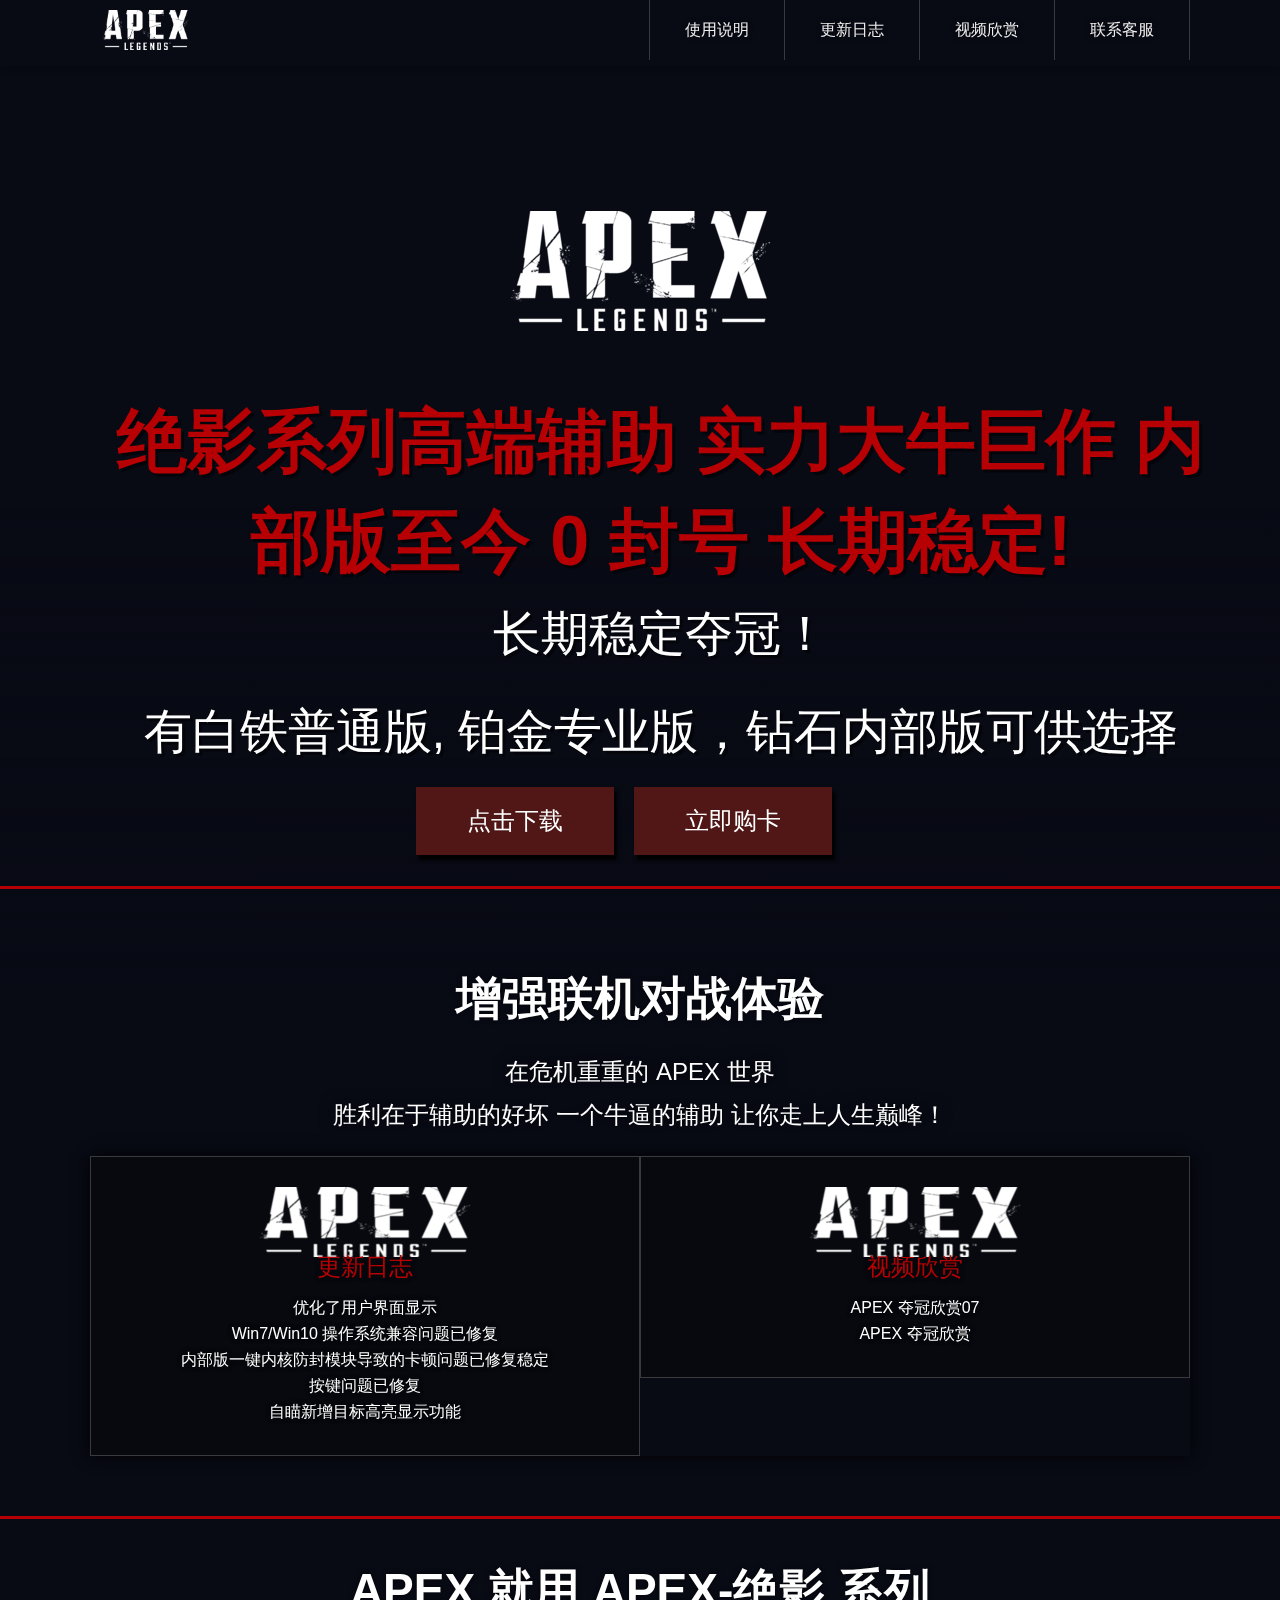
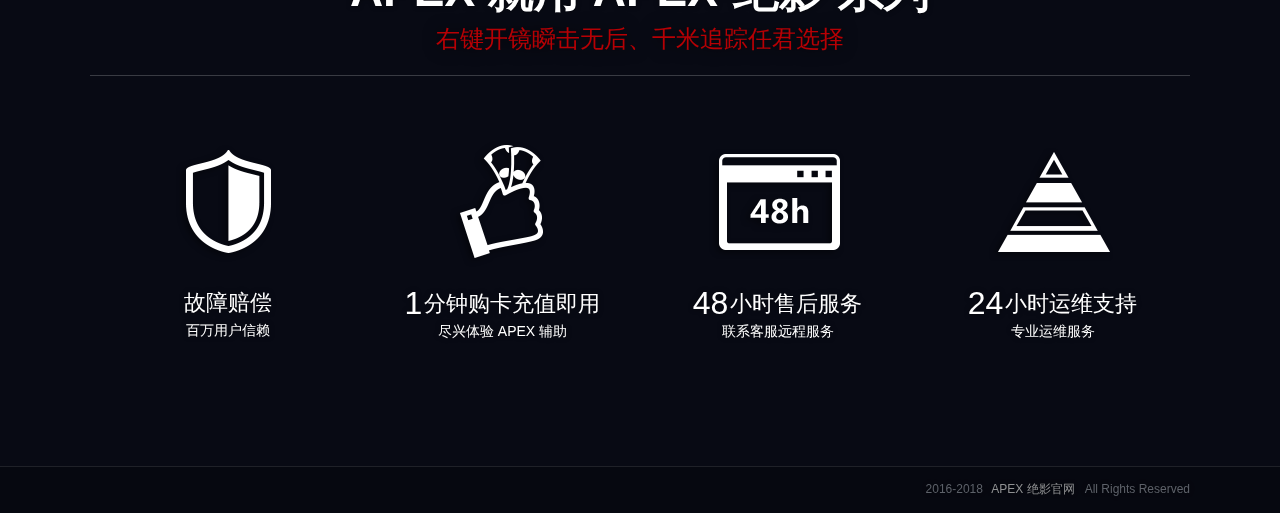
==== index.html @ 68b3df57 "..." ====
<!DOCTYPE html
    PUBLIC "-//W3C//DTD XHTML 1.0 Transitional//EN" "http://www.w3.org/TR/xhtml1/DTD/xhtml1-transitional.dtd">
<html xmlns="http://www.w3.org/1999/xhtml">

<head>
    <meta http-equiv="Content-Type" content="text/html; charset=gb2312">
    <meta name="renderer" content="webkit">
    <meta http-equiv="X-UA-Compatible" content="IE=edge" />
    <title>?��Ӱ������|�߶˸���ΨһƷ��</title>
    <meta name="keywords" content="APEXӢ�۸���,APEXӢ��͸��,APEXӢ������,APEXӢ����� ">
    <meta name="description"
        content="��Ӱ�����ң�רע��APEX������ֻ���ͻ�ֵ�������ĸ���, ȫ��Ψһһ�ҷ�Ÿ����ж������ĸ���������һ���ں˷���ģ�飬���ص��ķ��Σ�գ�һ����ɫ�Լ����ģ�飬�������ĵ�������Ϸ�ڼ䲻�ܹ�����������Ϊ����ķ���">
    <link href="./layout.css" rel="stylesheet" type="text/css">
</head>

<body>
    <div class="video-container">
        <div class="video-bg"></div>
        <div class="video">
            <video width="100%" height="auto" preload="auto" loop="" autoplay="" src="http://www.banhuguo.cn/mine/done.mp4">
            </video>
        </div>
    </div>
    <div id="header">
        <div class="top_in layout">
            <div class="y-row">
                <div class="y-span5">
                    <h1>
                        <a class="logo" href="javascript:;">
                            <img src="./mine/apex-logo.png" alt="������������ɡ"></a>
                    </h1>
                </div>
                <div id="nav" class="nav y-span7 y-last">
                    <ul>
                        <li><a href="./plus/list.php?tid=4">ʹ��˵��</a></li>
                        <li><a href="./list.php?tid=8">������־</a></li>
                        <li><a href="./plus/list.php?tid=11">��Ƶ����</a></li>
                        <li><a href="./plus/list.php?tid=7">��ϵ�ͷ�</a></li>
                    </ul>
                    <div class="curBg" style="overflow: hidden; left: 584px; width: 103px;"></div>
                </div>
            </div>
        </div>
    </div>
    <div class="main-wrap">
        <div class="main-hd layout">
            <div class="slog">
                <h2>��Ӱϵ�и߶˸���  ʵ����ţ���� �ڲ������� 0 ��� �����ȶ�!</h2>
                <p class="slim">�����ȶ���ڣ�</p>
                <p class="slim">�а�����ͨ��, ����רҵ�棬��ʯ�ڲ���ɹ�ѡ��</p>
                <p class="fixed">
                    <a class="btn btn-hollow" target="_blank" href="http://www.pubg888.com/" onclick="dl_lock(this)"
                        title="��������" rel="nofollow">
                        <span style="font-size:24px;">�������</span></a>
                    <a class="btn btn-hollow" id="gamePageTj" target="_blank"
                        href="http://957ka.com/links/C39CB31C7B8E6B18" title="���߿���" rel="nofollow">
                        <span style="font-size:24px;">��������</span>
                    </a>
                </p>
            </div>
            <div class="hanna">
                <img src="./mine/apex-logo.png"></div>
        </div>
        <div class="main-con">
            <div class="divider"></div>
            <div class="mod-member">
                <div class="members">
                    <div class="viewport tc">
                        <h2>��ǿ������ս����</h2>
                        <h3>��Σ�����ص� APEX ����
                            <br>ʤ�����ڸ����ĺû� һ��ţ�Ƶĸ��� �������������۷壡</h3>
                    </div>
                    <div class="fixed layout">
                        <div class="member">
                            <div class="info">
                                <div class="description tc">
                                    <div class="member-img">
                                        <img src="./mine/apex-member.png" alt=""></div>
                                    <div class="member-edition">������־</div>
                                    <div class="member-description tl" style="text-align:center;">
                                        <p></p>
                                        <ul>
                                            <li><a>�Ż����û�������ʾ</a></li>
                                            <li><a>Win7/Win10 ����ϵͳ�����������޸�</a></li>
                                            <li><a>�ڲ���һ���ں˷���ģ�鵼�µĿ����������޸��ȶ�</a></li>
                                            <li><a>�����������޸�</a></li>
                                            <li><a>��������Ŀ�������ʾ����</a></li>
                                        </ul>
                                        <p></p>
                                    </div>
                                </div>
                                <!--  <div class="cta tc">
                                        <a href="" onclick="dl_lock(this)" title="">
                                            <span>�鿴�������</span></a>
                                    </div>   -->

                            </div>
                        </div>
                        <div class="member">
                            <div class="info">
                                <div class="description tc">
                                    <div class="member-img">
                                        <img src="./mine/apex-member.png" alt=""></div>
                                    <div width="1" height="20"></div>
                                    <div class="member-edition tc">��Ƶ����</div>
                                    <div class="member-description tl" style="text-align:center;">
                                        <p></p>
                                        <ul>
                                            <li><a href="http://www.juedimanyue.com/chanpin/40.html">APEX �������07</a>
                                            </li>
                                            <li><a href="http://www.juedimanyue.com/chanpin/41.html">APEX �������</a></li>

                                        </ul>
                                        <p></p>
                                    </div>
                                </div>
                            </div>
                        </div>
                    </div>
                </div>
            </div>
        </div>
        <div class="divider"></div>
    </div>
    <div class="footer" id="footer">
        <div class="home-gold layout fixed">
            <div class="viewport tc">
                <h2>APEX ���� APEX-��Ӱ ϵ��</h2>
                <h3>�Ҽ�����˲���޺�ǧ��׷���ξ�ѡ��</h3>
            </div>
            <div class="gold-wrapper fixed">
                <ul>
                    <li class="security col-1-4">
                        <a href="javascript:;" target="_blank">
                            <span class="icon"></span>
                            <span class="title">�����⳥</span>
                            <span class="info">�����û�����</span></a>
                    </li>
                    <li class="timer col-1-4">
                        <a href="http://www.juedimanyue.com/index.html#" onclick="dl_lock(this)" title="������������ɡ�Ŷ�">
                            <span class="icon"></span>
                            <span class="title">
                                <em>1</em>���ӹ�����ֵ����</span>
                            <span class="info">�������� APEX ����</span></a>
                    </li>
                    <li class="senday col-1-4">
                        <a href="javascript:;" target="_blank">
                            <span class="icon"></span>
                            <span class="title">
                                <em>48</em>Сʱ�ۺ����</span>
                            <span class="info">��ϵ�ͷ�Զ�̷���</span></a>
                    </li>
                    <li class="settings col-1-4">
                        <a href="javascript:;" target="_blank">
                            <span class="icon"></span>
                            <span class="title">
                                <em>24</em>Сʱ��ά֧��</span>
                            <span class="info">רҵ��ά����</span></a>
                    </li>
                </ul>
            </div>
        </div>
        <div class="home-cert"></div>
        <div class="copyright">
            <div class="y-row layout">
                <div class="sharearea y-span4">
                </div>
                <div class="y-span8 y-last">2016-2018
                    <a href="http://juedimanyue.com/">APEX ��Ӱ����</a>All Rights Reserved
                </div>
            </div>
        </div>
        <script>
            function dl_lock(obj) {
                var href = $(obj).attr("href");
                $(obj).removeAttr('onclick');
                $(obj).attr("href", "javascript:;");
                setTimeout(function () {
                    $(obj).attr("href", href);
                    $(obj).attr("onclick", 'dl_lock(this)');
                }, 3000);
                window.location.href = href;
            }
        </script>
    </div>
</body>
</html>
---- layout.css ----
@charset "gb2312";*{margin:0;padding:0;}
html{-webkit-tap-highlight-color:rgba(0,0,0,0);font-size:62.5%;/* Sets up the Base 10 stuff */}
body{font-family:"\5FAE\8F6F\96C5\9ED1","Microsoft Yahei","Hiragino Sans GB",tahoma,arial,"\5B8B\4F53" !important;font-size:14px;line-height:1.8;text-rendering:auto;color:#fff;background:#080a14;text-shadow:0 0 5px rgba(0,0,0,.5);}
a{color:#fff;text-decoration:none;cursor:pointer;-webkit-transition:color .3s ease-in-out;-moz-transition:color .3s ease-in-out;-o-transition:color .3s ease-in-out;-ms-transition:color .3s ease-in-out;transition:color .3s ease-in-out;}
a:hover{color:#B70004;text-shadow:0 0 0.5em rgba(183, 0, 4, 0.9);}
a:focus{outline:none;}
em{font-style:normal;}
ul{margin:0;padding:0;}
li{list-style-type:none;}
img{border:none;}.f32{font-size:32px;}.tc{text-align:center}.tl{text-align:left}
.layout{max-width:1100px;margin:0 auto;}
.fixed:after{content:".";display:block;clear:both;height:0;visibility:hidden;}.fixed{display:block;min-height:1%;}.clear{diplay:block!important;float:none!important;clear:both;overflow:hidden;width:auto!important;height:0!important;margin:0 auto!important;padding:0!important;font-size:0;line-height:0;}.fl{float:left;}.fr{float:right;}
*{-webkit-box-sizing:border-box;-moz-box-sizing:border-box;box-sizing:border-box; }
.btn{display:inline-block;text-align:center;cursor:pointer;-webkit-transition:none;transition:none;background-color:transparent;background-image:linear-gradient(to bottom, rgba(7, 7, 7, 0.6) 0%, rgba(7, 7, 7, 0.3) 100%);border:1px solid #fffff;text-shadow:0 1px 0 rgba(255,255,255,.1);color:#fffff}
.btn.active,.btn:hover{background:#fff;border-color:#fff;color:#000;box-shadow:0 0 10px rgba(0,0,0,.6);text-decoration:none}
.btn span{display:inline-block;text-transform:uppercase;}
.btn-hollow{background-color:#511616;border:1px solid #511616;color:#fffff;background-image:none;}
.divider{height:3px;overflow:hidden;font-szie:0;background:#B70004;position:relative;z-index:12}


.video-container{position:fixed;overflow:hidden;height:940px;z-index:-1;width:100%;}
.video-container:after{content:'';position:absolute;bottom:0;left:0;right:0;height:500px;z-index:0;background:-webkit-linear-gradient(top,rgba(35,13,13,0) 0%,#080a14 100%);background:linear-gradient(to bottom,rgba(35,13,13,0) 0%,#080a14 100%);}
.video-bg{position:absolute;width:100%;height:100%;background:url(../img/gg_bg.png);z-index:2}
.video-con{position:absolute;width:100%;height:100%;z-index:1}
.stick_show{background:url(../img/bg_show.png) no-repeat;height:530px;position:fixed;right:0;top:0;width:158px;z-index:1100;}
.stick_show a{display:block;height:530px;width:158px;text-indent:-9999px;}
#header{
	background: url(../img/headbg.png) top repeat-x;
	height: 66px;
	width: 100%;
	position: relative;
	z-index: 1000;
	position: fixed;
	top: 0;
	box-shadow: 0 3px 8px rgba(0,0,0,0.2)
}
#header .top_in{height:60px;margin:0 auto;position:relative;}
.logo{width:420px;height:60px;float:left;}	
.logo img{height:40px;margin-top:10px;}
#header #nav ul{display:inline-block;float:right}
#header #nav li{display:block;float:left;height:60px;position:relative;}
#header #nav li a{display:block;float:left;line-height:60px;color:#eee;font-size:16px;padding:0 35px;position:relative;border-left:1px solid #353a3f;}
#header #nav li a:hover{
	color: #B70004;
	text-decoration: none;
}
#header #nav li a.mutl{padding:0 30px 0 20px;}
#header #nav ul{border-right:1px solid #353a3f;overflow:hidden}
#header #nav li.cur:before{content:"";
	background: #B70004;
	height: 3px;
	position: absolute;
	top: 0;
	width: 100%;
	left: 0px;
	background-color: #B70004;
}
#nologin{text-align:right;width:100%;height:46px;padding:10px 0;line-height:26px;overflow:hidden;}

.nologin .top-login a{display:inline-block;float:right;display:inline-block;margin-left:15px;font-family:Arial, Helvetica, sans-serif;font-size:12px;}
.customer span{float:left;color:#ddd;padding-left:28px;background:url(../img/topcustbg.png) no-repeat;margin-right:15px;}
.customer span.cust-qq{background-position:-3px 0}
.customer span.cust-qq:hover{background-position:-3px -26px}
.customer span.cust-tel{background-position:-3px -52px}
.customer span.cust-tel:hover{background-position:-3px -78px}

.main-wrap{width:100%;position:relative;margin-top:66px;min-height:900px;_height:expression(this.height < 900 ? "900px" :"")}
.main-hd{
	overflow: visible;
	margin: 0 auto;
	position: relative;
	min-height: 820px;
_height:expression(this.height < 820 ? "820px" :""); 	text-align: center;
}
.slog{
	animation: 1s ease 0.2s normal both 1 running fadeInDown;
	width: 100%;
	z-index: 50;
	position: absolute;
	top: 325px;
	text-shadow: 3px 3px 0 rgba(0,0,0,.5);
	left: 21px;
}
.slog h2{
	font-size: 70px;
	color: #d5dde5;
	line-height: 100px;
	color: #B70004;
}
.slog .slim{font-size:48px;font-weight:400;padding:2px 0 5px;color:#fff;margin:11px 0 20px;line-height:60px;display:inline-block}
.slog .slim em{font-style:normal;margin-right:-5px;}
.main-hd .fixed{margin-left:300px;}
.main-hd .fixed a{float:left;font-size:24px;text-shadow:0 1px 0 rgba(0,0,0,0.1);margin:0 15px 0 5px;line-height:60px;padding:3px 50px;box-shadow:3px 5px 3px rgba(0,0,0,1);}
.main-hd .fixed a em{font-family:Arial;font-size:40px;margin:0 2px;vertical-align:-6px;font-style:normal}
.hanna{
	position: absolute;
	top: 145px;
	width: 100%;
	right: auto;
	z-index: 31;
}

.main-con{width:100%;}
.mod-member{background:none;padding:50px 0 60px;}
.mod-member .viewport{position:relative;z-index:32;}
.viewport h3{text-align:center;margin-top:10px;font-size:24px;font-weight:400;text-shadow:0 0 15px rgba(0,0,0,0.8);position:relative;z-index:35;padding-bottom:20px;}
.viewport h3 a{
	color: #B70004;
}
.viewport h2{font-size:46px;}
.viewport p a{font-weight:400;padding:0 15px;font-size:16px;}
.viewport p a em{font-size:20px;font-family:Arial;vertical-align:-2px;margin:0 1px;font-style:normal}
.members{margin-top:18px;}
.members .layout{-webkit-box-shadow:rgba(0,0,0,0.8) 0 0 15px;-moz-box-shadow:rgba(0,0,0,0.8) 0 0 15px;box-shadow:rgba(0,0,0,0.8) 0 0 15px;}
.members .member{width:550px;float:left;padding:30px;border:1px solid rgba(255,255,255,0.2);background:rgba(7, 7, 7, 0.5);position:relative;}
.members .soldier{position:absolute;top:0;width:280px;height:585px;z-index:40;}
.members .soldier1{left:-280px;background:url(../img/soldier1.png) top center no-repeat;}
.members .soldier2{right:-200px;background:url(../img/soldier2.png) top center no-repeat;}
.members .member .info{position:relative;z-index:41}
.members .member-title{color:#fff;font-weight:bold;text-transform:uppercase;font-weight:700;font-size:30px;}
.members .member-edition{display:block;color:#B70004;font-size:24px;line-height:36px;margin:-8px 0 10px;}
.members .member-description{line-height:26px;font-size:16px;text-align:justify;text-justify:inter-ideograph;text-align:center;}
.members .member .boxart{background-repeat:no-repeat;background-size:100%;}
.members .member .cta{margin-top:20px;}
.members .member .cta .btn{padding:6px 40px;font-size:16px;}
.dot{background-color:#fff;display:inline-block;font-size:0;height:8px;letter-spacing:normal;line-height:0;overflow:hidden;width:8px;border-radius:5px;}
.members .member .news-list{margin-top:10px;font-size:15px;line-height:32px;}
.members .member .news-list li .dot{margin:0 8px 2px 10px;}
.members .member .news-list li:hover .dot{background-color:#ffc70e}

.home-delay{background:url(../img/delaybg.jpg) top center no-repeat;padding:30px 0 0;overflow:hidden;}
.home-delay h3{text-align:center;line-height:70px;font-size:24px;color:#fc3;font-weight:400;overflow:hidden;text-shadow:0 0 0.5em rgba(0,0,0,0.5);}
.home-delay h3 span{display:inline-block; vertical-align:-6px;}
.home-delay .delay-wrapper ul li.col-1-2{float:left;width:50%;}
.home-delay .delay-wrapper ul li.svp-delay{text-align:right}
.home-delay .delay-wrapper{padding:0 40px;position:relative;z-index:35;}
.home-delay .delay-wrapper .video{width:861px;height:486px;margin:0 auto 60px;border:1px solid rgba(255,255,255,0.1);box-shadow:0 0 25px rgba(0,0,0,0.8);z-index:9;}
.home-delay .delay-wrapper .video:hover{border:1px solid #fff;box-shadow:0 0 25px rgba(255,255,255,0.9)}

.home-gold{padding:30px 0 40px;position:relative;z-index:36;}
.home-gold .viewport h3{
	color: #B70004;
	margin-top: -15px;
	padding-bottom: 15px;
	border-bottom: 1px solid rgba(255,255,255,0.2)
}
.home-gold .gold-wrapper ul li{float:left;border:1px solid transparent;margin-top:30px;}
.home-gold .gold-wrapper ul li:hover,.members .member:hover{border:solid 1px #fff;-webkit-box-shadow:rgba(255,255,255,0.8) 0 0 25px;-moz-box-shadow:rgba(255,255,255,0.8) 0 0 25px;box-shadow:rgba(255,255,255,0.8) 0 0 25px;background:rgba(0,0,0,0.2)}
.home-gold .gold-wrapper ul li.col-1-4{float:left;width:25%;}
.home-gold .gold-wrapper ul li a{display:block;padding:20px 0;border:solid 1px transparent;}
.home-gold .gold-wrapper ul li a span{display:block;text-align:center;margin:0 auto;}
.home-gold .gold-wrapper ul li a .icon{width:150px;height:150px;background:url(../mine/goldico2.png) no-repeat;}
.home-gold .gold-wrapper ul li a .title{font-size:22px;line-height:30px;margin-top:10px;text-transform:uppercase;}
.home-gold .gold-wrapper ul li a .title em{font-size:32px;font-family:Arial;vertical-align:-3px;margin-right:2px;font-style:normal}
.home-gold .gold-wrapper ul li a .info{font-size:14px;text-align:center;text-transform:uppercase;font-family:Arial,sans-serif;}
.home-gold .gold-wrapper ul li.security a:hover .icon{background-position:0 -150px;}
.home-gold .gold-wrapper ul li.senday a .icon{background-position:-150px 0;}
.home-gold .gold-wrapper ul li.senday a:hover .icon{background-position:-150px -150px;}
.home-gold .gold-wrapper ul li.timer a .icon{background-position:-300px 0;}
.home-gold .gold-wrapper ul li.timer a:hover .icon{background-position:-300px -150px;}
.home-gold .gold-wrapper ul li.settings a .icon{background-position:-450px 0;}
.home-gold .gold-wrapper ul li.settings a:hover .icon{background-position:-450px -150px;}

.y-span1,.y-span2,.y-span3,.y-span4,.y-span5,.y-span6,.y-span7,.y-span8,.y-span9,.y-span10,.y-span11,.y-span12{float:left;margin-right:2%;_margin-right:1.9%;}
.y-span1{width:6.5%;}
.y-span2{width:15%;}
.y-span3{width:23.5%;}
.y-span4{width:32%;}
.y-span5{width:40.5%;}
.y-span6{width:49%;}
.y-span7{width:57.5%;}
.y-span8{width:66%;}
.y-span9{width:74.5%;}
.y-span10{width:83%;}
.y-span11{width:91.5%;}
.y-span12{width:100%;}
.y-row{zoom:1;margin-left:auto;margin-right:auto;}
.y-row:before,.y-row:after{content:"\0020";display:block;height:0;overflow:hidden;}
.y-row:after{clear:both;}
.y-row .y-last{margin-right:0;}

.home-gold .cell{text-decoration:none}
.home-gold .num{font-size:45px;float:left;margin-right:5px}
.home-gold p{line-height:70px;font-size:24px}
.home-gold .dw{margin-top:15px}
.home-gold .download{text-align:center;margin-top:40px;}
.home-gold .download a{padding:2px 40px;}
.home-gold .download a em{font-size:40px;font-family:Arial;vertical-align:-6px;margin:0 1px;font-style:normal}

.home-cert{text-align:center;padding:30px 0;width:1100px;margin:0 auto}
.home-cert p a.cert_logo{display:inline-block;height:40px;margin:0;overflow:hidden;width:130px;background:url(../img/foot-cert.png) no-repeat;}
.home-cert p a.logo02{background-position:0 -40px;}
.home-cert p a.logo03{background-position:0 -80px;}
.home-cert p a.logo04{background-position:0 -120px;}
.home-cert p a.logo05{background-position:0 -40px;}

/******************************footer****************************/
.footer .home-gold,.footer .sitemap,.footer .home-cert{position:relative;z-index:20}
.footer .sitemap .y-row{border-top:1px solid rgba(255,255,255,0.15);}
#footer .sitemap h3{position:relative;font-weight:700;margin:20px 0 5px;text-transform:uppercase;font-size:15px;color:#fff}
#footer .sitemap ul li{line-height:26px;}
#footer .sitemap ul li a{color:#ddd;display:inline-block}
#footer .sitemap ul li a:hover{color:#fc0}
#footer .sitemap ul .hot{position:absolute;width:19px;height:11px;background:url(../img/sup_hot.gif) no-repeat}
#footer .sitemap .y-last ul li a i{display:inline-block;float:left;width:26px;height:26px;background:url(../img/snsico.png) no-repeat;-webkit-transition:all 0.2s;-moz-transition:all 0.2s;-o-transition:all 0.2s;transition:all 0.2s;}
#footer .sitemap .y-last ul li a.site-q i{background-position:-126px 1px}
#footer .sitemap .y-last ul li a.site-q:hover i{background-position:-126px -25px}
#footer .sitemap .y-last ul li a.site-tel i{background-position:-154px 1px}
#footer .sitemap .y-last ul li a.site-tel:hover i{background-position:-154px -25px}
#footer .sitemap .y-last ul li a.site-tm i{background-position:-180px 1px}
#footer .sitemap .y-last ul li a.site-tm:hover i{background-position:-180px -25px}
.copyright{background:rgba(0,0,0,0.2);color:#5d6169;padding:12px 0;width:100%;border-top:1px solid rgba(255,255,255,0.1);z-index:998;position:relative;text-align:right;font-size:12px;}
.copyright a{color:#8f9092;display:inline-block;margin:0 10px 0 5px;}
.copyright a:hover{color:#fff;text-decoration:none}

/******************************share****************************/
.sharearea{margin-top:6px;}
.sharearea a{background:url(../img/snsico.png);width:32px;height:32px;float:left;margin:0 3px 0 0;-webkit-transition:all 0.2s;-moz-transition:all 0.2s;-o-transition:all 0.2s;transition:all 0.2s;}
.sharearea .share_sina:hover{background-position:0 -32px;}
.sharearea .share_qq{background-position:-32px 0;}
.sharearea .share_qq:hover{background-position:-32px -32px;}
.sharearea .share_qzone{background-position:-64px 0;}
.sharearea .share_qzone:hover{background-position:-64px -32px;}
.sharearea .share_weixin{background-position:-96px 0;}
.sharearea .share_weixin:hover{background-position:-96px -32px;}
.sharearea .share_xz{background-position:-206px 0;}
.sharearea .share_xz:hover{background-position:-206px -32px;}
a.backToTop{width:60px;height:60px;background:url(../img/top.png) no-repeat 0 0;text-indent:-999em;z-index:1000;-webkit-transition:0;-moz-transition:0;-o-transition:0;}
a.backToTop:hover{background-position:-60px 0}

.y-row{width:1100px;margin-left:auto;margin-right:auto;zoom:1;*width:1100px}
.y-hidden{display:none;visibility:hidden;}
.visible-phone{display:none !important;}
.visible-tablet{display:none !important;}
.hidden-desktop{display:none !important;}
.visible-desktop{display:inherit !important;}
@media (min-width:768px) and (max-width:979px){.hidden-desktop{display:inherit !important;} .visible-desktop{display:none !important;} .visible-tablet{display:inherit !important;} .hidden-tablet{display:none !important;} }
@media (max-width:767px){.hidden-desktop{display:inherit !important;} .visible-desktop{display:none !important;} .visible-phone{display:inherit !important;} .hidden-phone{display:none !important;} }
.visible-print{display:none !important;}
@media print{.visible-print{display:inherit !important;} .hidden-print{display:none !important;} }
/*cnzz hidden*/
#cnzz_stat_icon_1254445019 {display: none;}

/*????*/
.layui-layer.lay-download{background:none!important;}
.lay-download .layui-layer-btn a.layui-layer-btn0{display:inline-block;height:40px;width:130px;overflow:hidden;line-height:40px;background:none;font-size:16px;border-radius:4px;border:1px solid #96ffa7;color:#96ffa7;box-sizing:border-box;margin-left:-100px;padding:0 14px 0 16px;}
.lay-download .layui-layer-btn a.layui-layer-btn0:hover{background:#96ffa7;color:#333;text-shadow:none;}
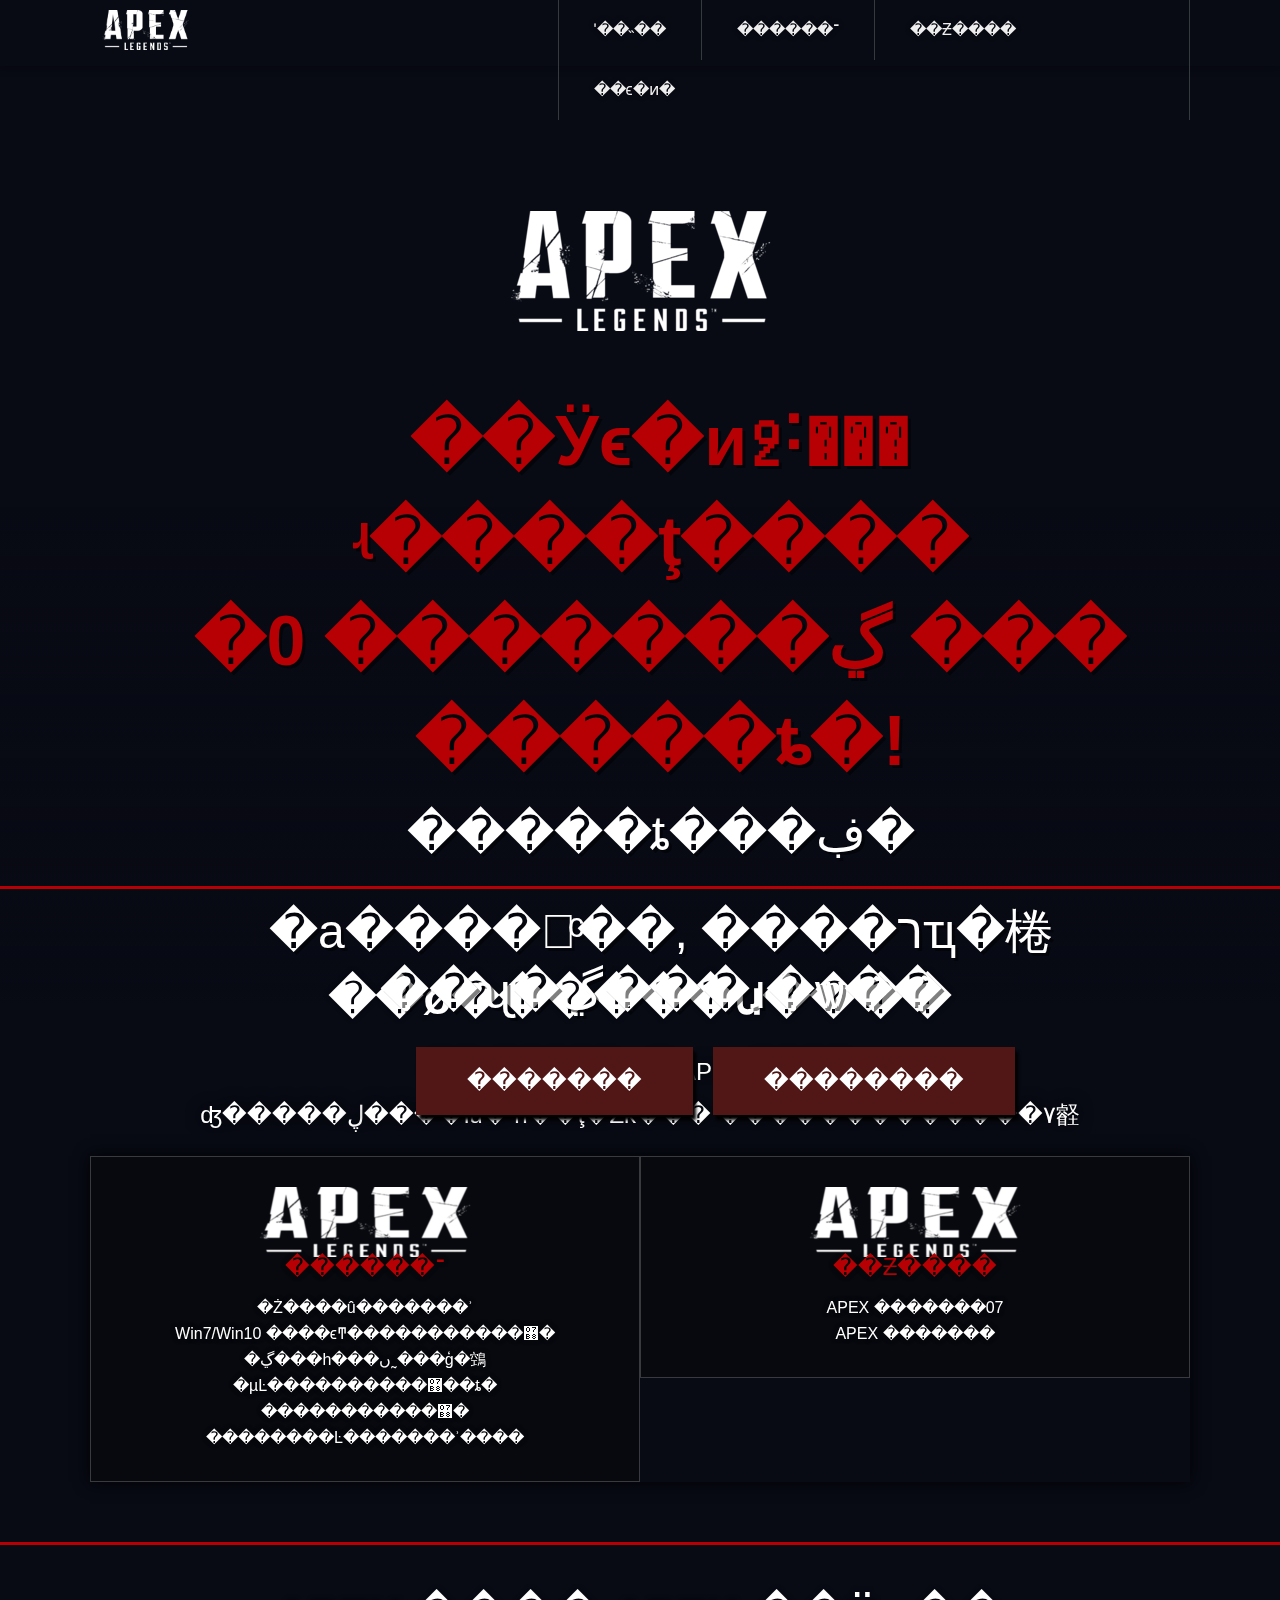
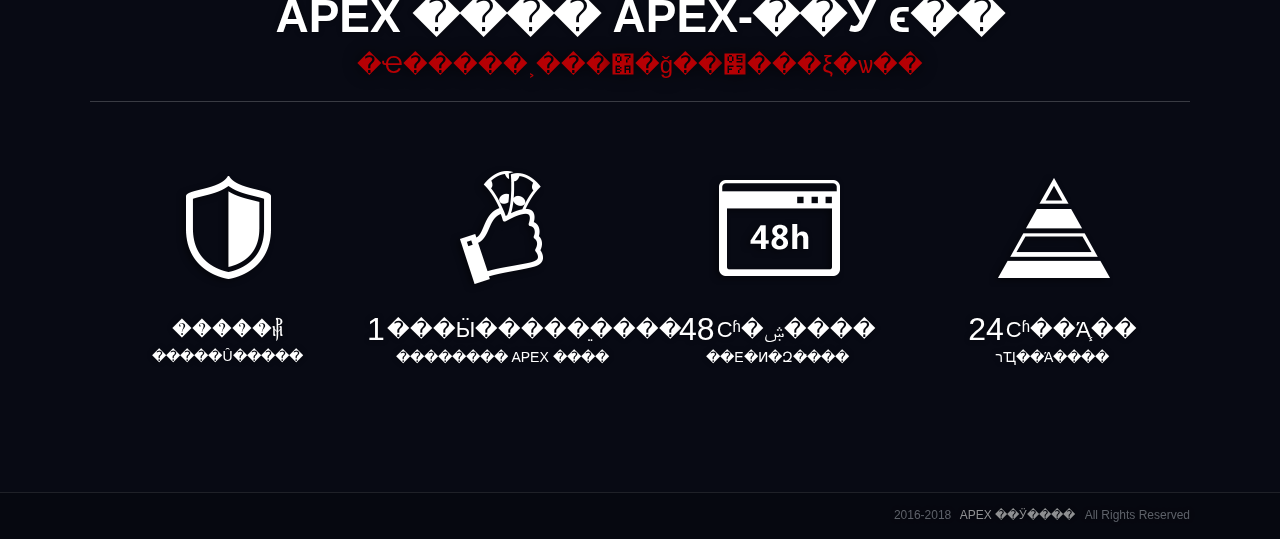
==== commit dfefcb4c: "..." ====
--- a/index.html
+++ b/index.html
@@ -3,7 +3,8 @@
 <html xmlns="http://www.w3.org/1999/xhtml">
 
 <head>
-    <meta http-equiv="Content-Type" content="text/html; charset=gb2312">
+    <meta http-equiv="Content-Type" content="text/html;">
+    <meta charset="utf-8">
     <meta name="renderer" content="webkit">
     <meta http-equiv="X-UA-Compatible" content="IE=edge" />
     <title>?��Ӱ������|�߶˸���ΨһƷ��</title>
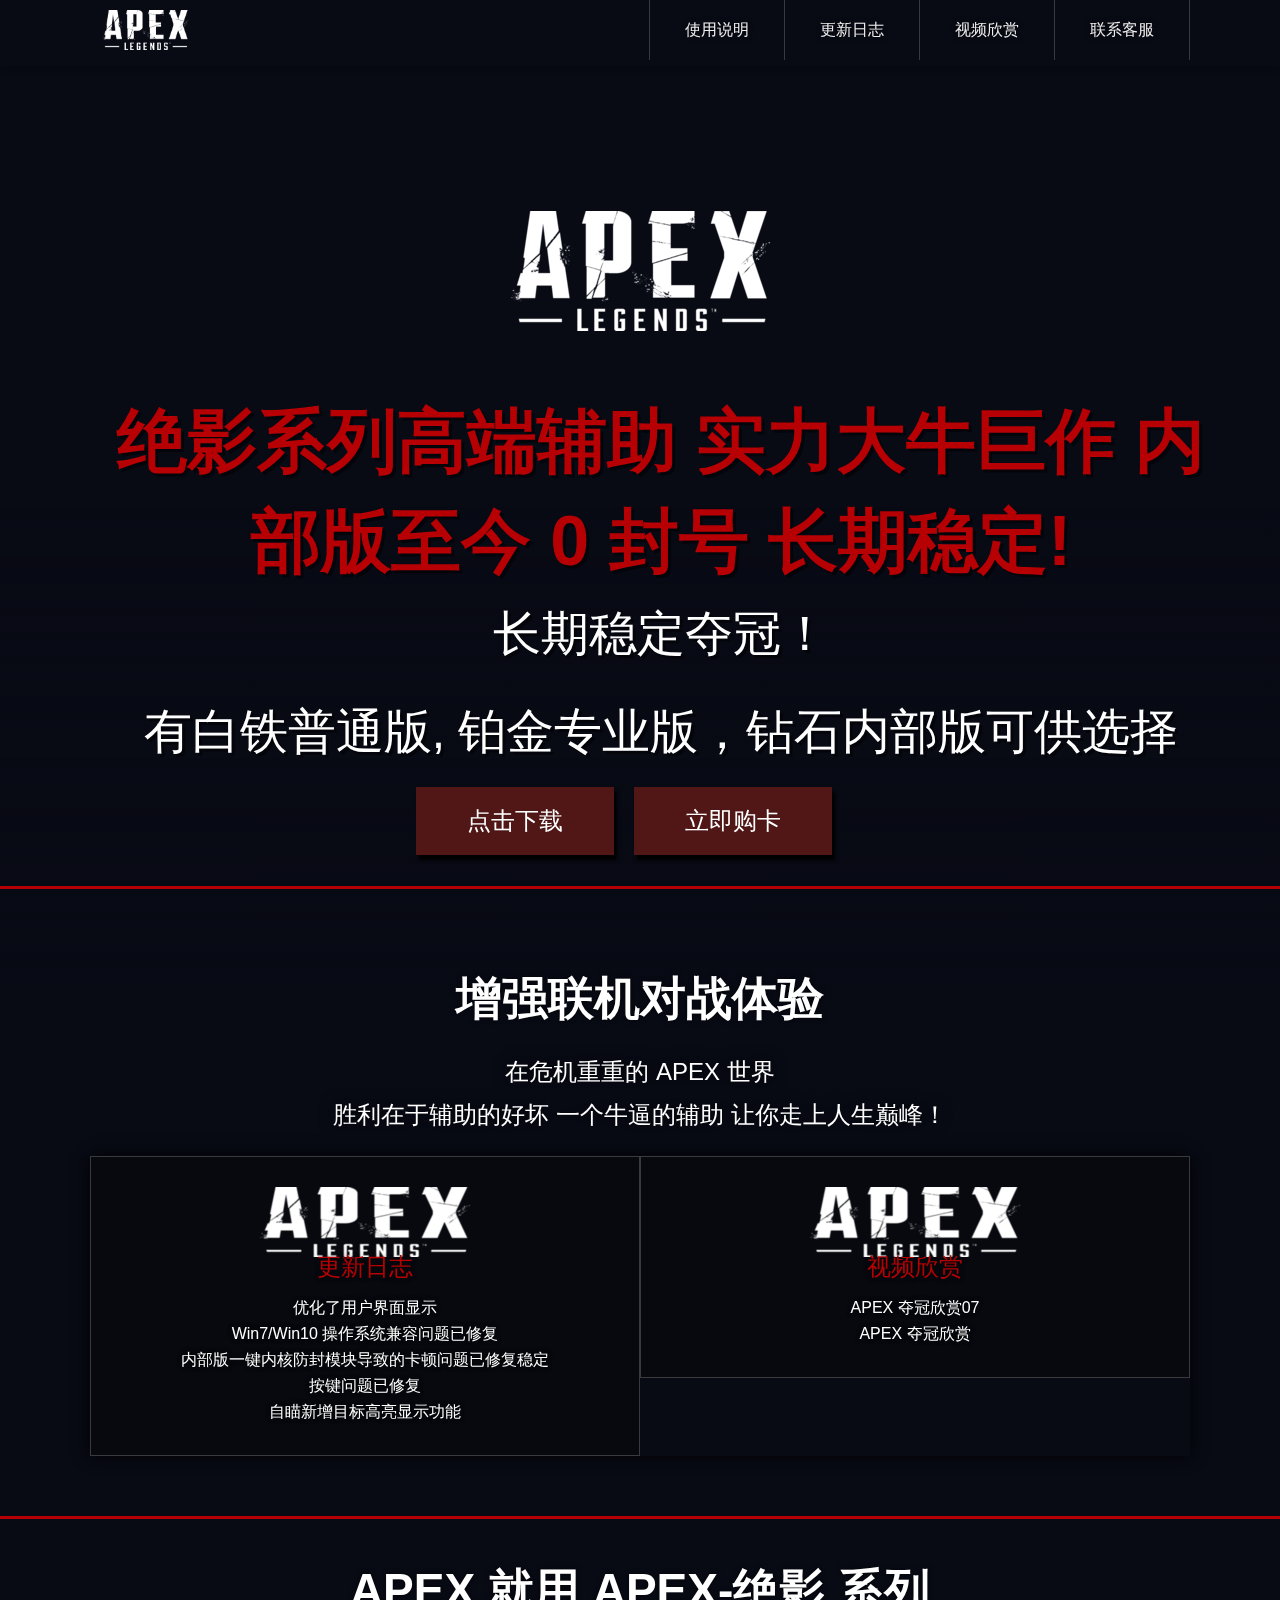
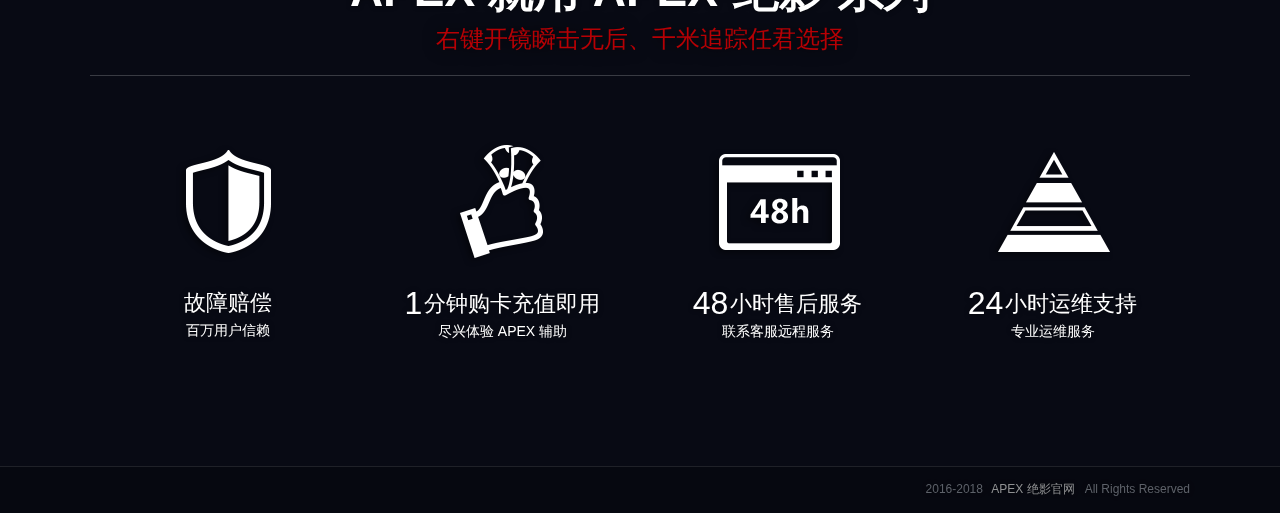
==== commit 5c5f481d: "..." ====
--- a/index.html
+++ b/index.html
@@ -4,7 +4,7 @@
 
 <head>
     <meta http-equiv="Content-Type" content="text/html;">
-    <meta charset="utf-8">
+    <meta charset="gb2312">
     <meta name="renderer" content="webkit">
     <meta http-equiv="X-UA-Compatible" content="IE=edge" />
     <title>?��Ӱ������|�߶˸���ΨһƷ��</title>
@@ -19,6 +19,7 @@
         <div class="video-bg"></div>
         <div class="video">
             <video width="100%" height="auto" preload="auto" loop="" autoplay="" src="http://www.banhuguo.cn/mine/done.mp4">
+                <source src="http://www.banhuguo.cn/mine/done.mp4" type="video/mp4">
             </video>
         </div>
     </div>
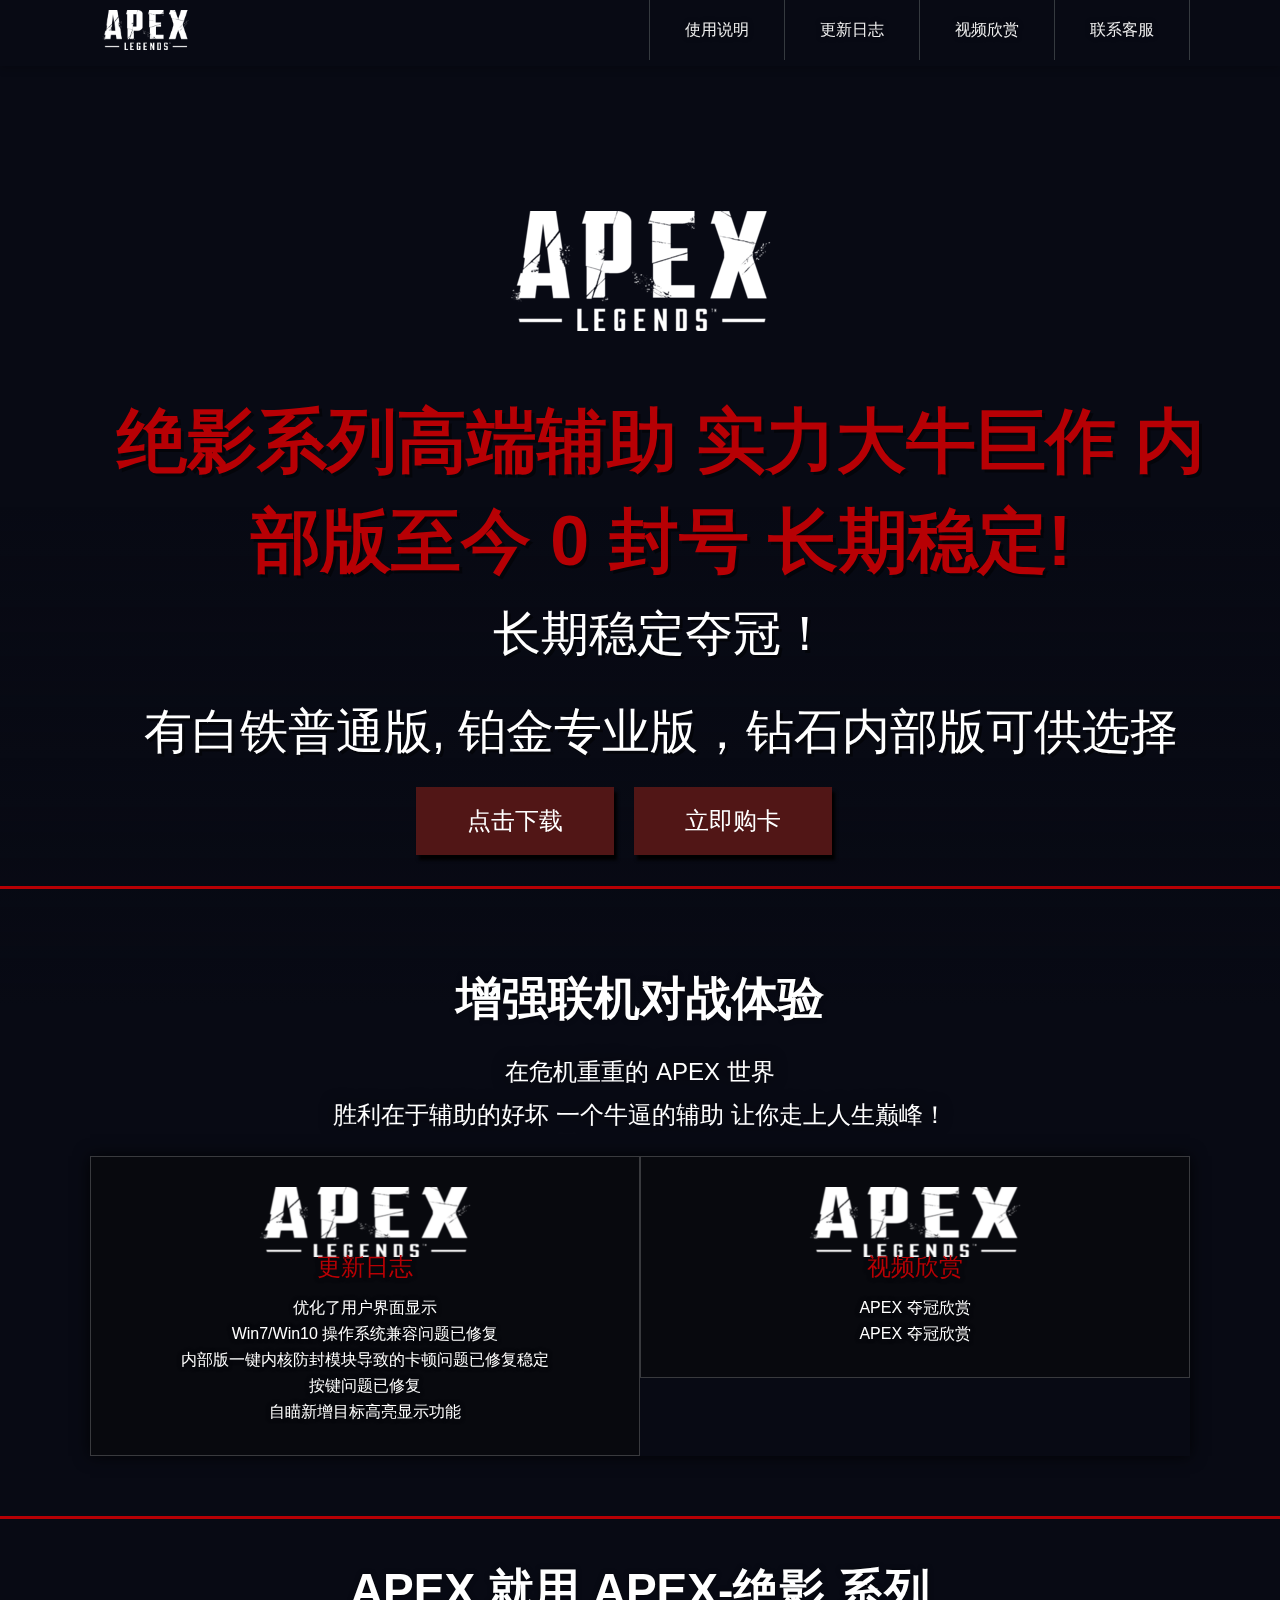
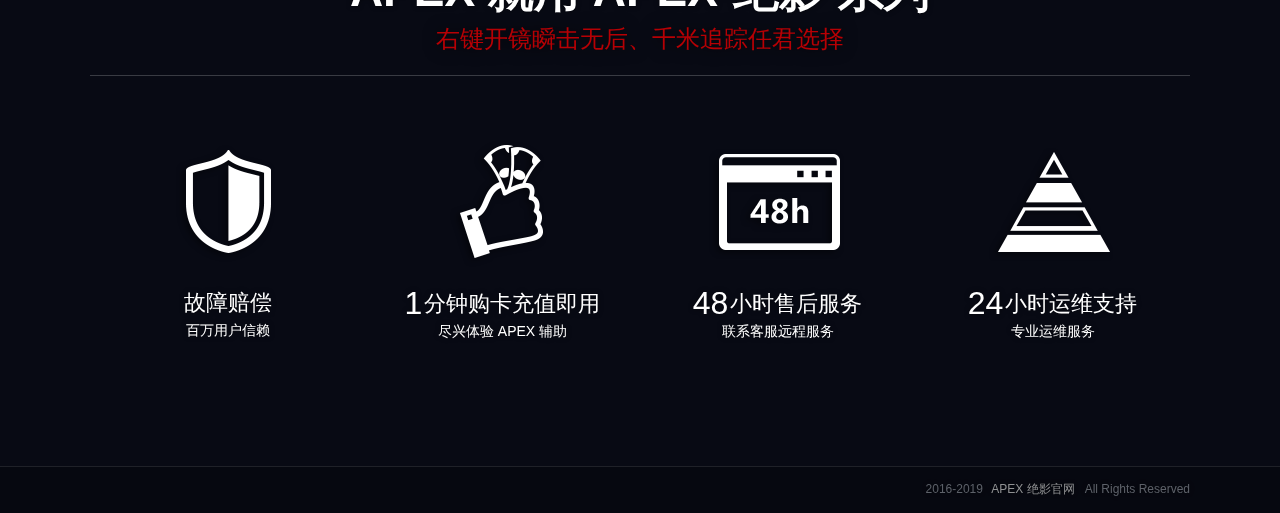
==== commit f3c0d0b7: "..." ====
--- a/index.html
+++ b/index.html
@@ -7,10 +7,10 @@
     <meta charset="gb2312">
     <meta name="renderer" content="webkit">
     <meta http-equiv="X-UA-Compatible" content="IE=edge" />
-    <title>?��Ӱ������|�߶˸���ΨһƷ��</title>
+    <title>��Ӱ������|�߶˸���ΨһƷ��</title>
     <meta name="keywords" content="APEXӢ�۸���,APEXӢ��͸��,APEXӢ������,APEXӢ����� ">
     <meta name="description"
-        content="��Ӱ�����ң�רע��APEX������ֻ���ͻ�ֵ�������ĸ���, ȫ��Ψһһ�ҷ�Ÿ����ж������ĸ���������һ���ں˷���ģ�飬���ص��ķ��Σ�գ�һ����ɫ�Լ����ģ�飬�������ĵ�������Ϸ�ڼ䲻�ܹ�����������Ϊ����ķ���">
+        content="��Ӱ�����ң�רע�ڸ߶�APEX������ֻ���߶�, ȫ��Ψһһ�ҷ�Ÿ����ж������ĸ���������һ���ں˷���ģ�飬���ٵ��ķ��Σ�գ�һ����ɫ�Լ����ģ�飬�������ĵ�������Ϸ�ڼ䲻�ܹ��������ڲ�������">
     <link href="./layout.css" rel="stylesheet" type="text/css">
 </head>
 
@@ -18,7 +18,7 @@
     <div class="video-container">
         <div class="video-bg"></div>
         <div class="video">
-            <video width="100%" height="auto" preload="auto" loop="" autoplay="" src="http://www.banhuguo.cn/mine/done.mp4">
+            <video id="id-video" width="100%" height="auto" preload="auto" loop="" autoplay="">
                 <source src="http://www.banhuguo.cn/mine/done.mp4" type="video/mp4">
             </video>
         </div>
@@ -29,7 +29,8 @@
                 <div class="y-span5">
                     <h1>
                         <a class="logo" href="javascript:;">
-                            <img src="./mine/apex-logo.png" alt="������������ɡ"></a>
+                            <img src="./mine/apex-logo.png" alt="������������ɡ">
+                        </a>
                     </h1>
                 </div>
                 <div id="nav" class="nav y-span7 y-last">
@@ -47,15 +48,15 @@
     <div class="main-wrap">
         <div class="main-hd layout">
             <div class="slog">
-                <h2>��Ӱϵ�и߶˸���  ʵ����ţ���� �ڲ������� 0 ��� �����ȶ�!</h2>
+                <h2>��Ӱϵ�и߶˸���  ʵ����ţ����    �ڲ������� 0 ��� �����ȶ�!</h2>
                 <p class="slim">�����ȶ���ڣ�</p>
                 <p class="slim">�а�����ͨ��, ����רҵ�棬��ʯ�ڲ���ɹ�ѡ��</p>
                 <p class="fixed">
-                    <a class="btn btn-hollow" target="_blank" href="http://www.pubg888.com/" onclick="dl_lock(this)"
+                    <a class="btn btn-hollow" target="_blank" href="./index2.html" onclick="dl_lock(this)"
                         title="��������" rel="nofollow">
                         <span style="font-size:24px;">�������</span></a>
                     <a class="btn btn-hollow" id="gamePageTj" target="_blank"
-                        href="http://957ka.com/links/C39CB31C7B8E6B18" title="���߿���" rel="nofollow">
+                        href="" title="���߿���" rel="nofollow">
                         <span style="font-size:24px;">��������</span>
                     </a>
                 </p>
@@ -108,9 +109,9 @@
                                     <div class="member-description tl" style="text-align:center;">
                                         <p></p>
                                         <ul>
-                                            <li><a href="http://www.juedimanyue.com/chanpin/40.html">APEX �������07</a>
+                                            <li><a href="./index2.html">APEX �������</a>
                                             </li>
-                                            <li><a href="http://www.juedimanyue.com/chanpin/41.html">APEX �������</a></li>
+                                            <li><a href="./index2.html">APEX �������</a></li>
 
                                         </ul>
                                         <p></p>
@@ -139,7 +140,7 @@
                             <span class="info">�����û�����</span></a>
                     </li>
                     <li class="timer col-1-4">
-                        <a href="http://www.juedimanyue.com/index.html#" onclick="dl_lock(this)" title="������������ɡ�Ŷ�">
+                        <a href="./index2.html" onclick="dl_lock(this)" title="������������ɡ�Ŷ�">
                             <span class="icon"></span>
                             <span class="title">
                                 <em>1</em>���ӹ�����ֵ����</span>
@@ -167,8 +168,8 @@
             <div class="y-row layout">
                 <div class="sharearea y-span4">
                 </div>
-                <div class="y-span8 y-last">2016-2018
-                    <a href="http://juedimanyue.com/">APEX ��Ӱ����</a>All Rights Reserved
+                <div class="y-span8 y-last">2016-2019
+                    <a href="./index2.html">APEX ��Ӱ����</a>All Rights Reserved
                 </div>
             </div>
         </div>
@@ -184,6 +185,26 @@
                 window.location.href = href;
             }
         </script>
+        <script>
+            var mp4 = document.getElementById('id-video');
+            var promise = mp4.play();
+
+            if (promise !== undefined) {
+            promise.then(function(){
+                // Autoplay started!
+
+            }).catch(function() {
+                // Autoplay was prevented.
+
+                //--�����ٲ���--
+                mp4.muted=true;
+                mp4.play();
+                
+                //--��ʾ���Ű�ť--
+                //show a "Play" button so that user can start playback.
+            });
+            }
+        </script>
     </div>
 </body>
 </html>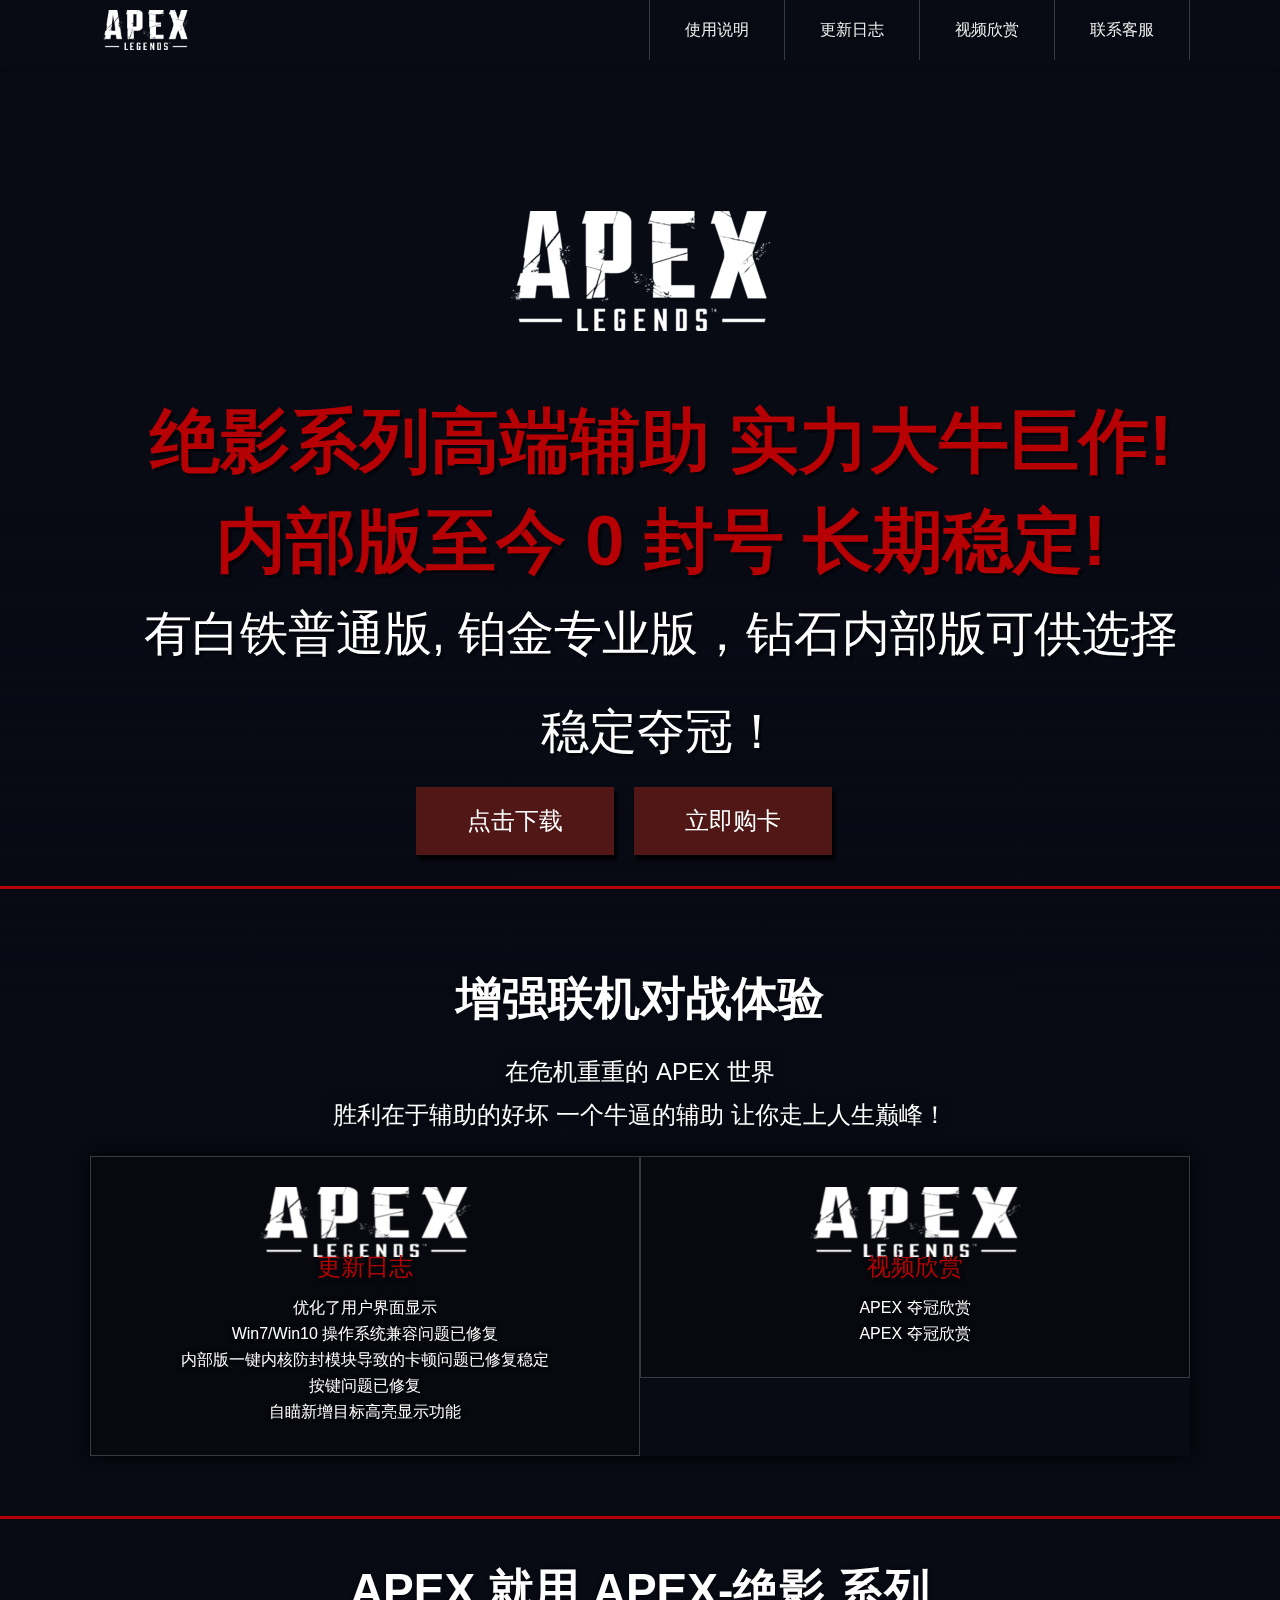
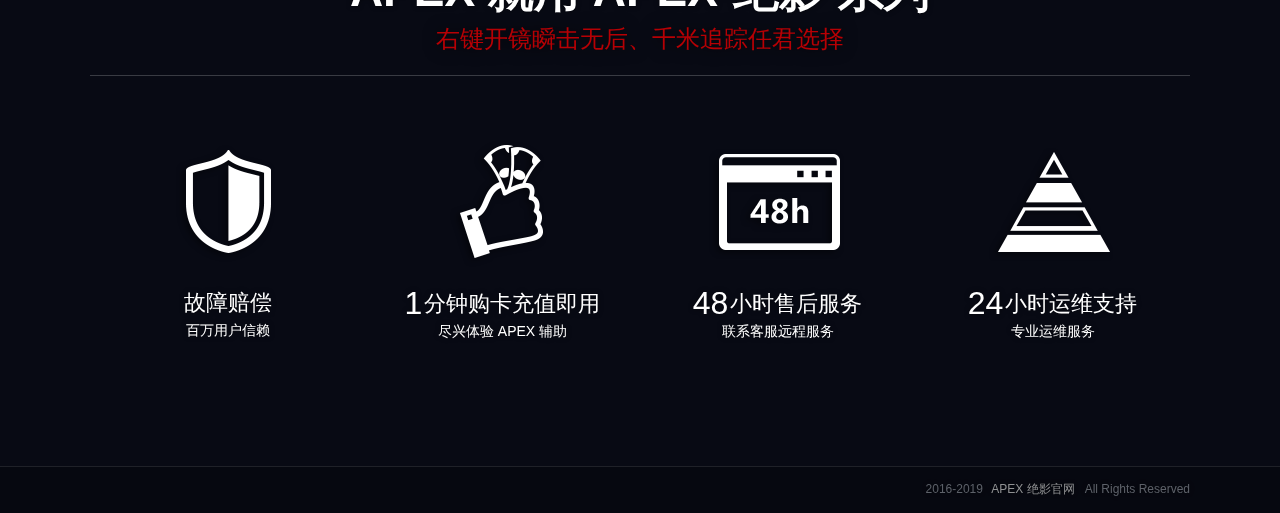
==== commit 78eb2a3f: "..." ====
--- a/index.html
+++ b/index.html
@@ -29,7 +29,7 @@
                 <div class="y-span5">
                     <h1>
                         <a class="logo" href="javascript:;">
-                            <img src="./mine/apex-logo.png" alt="������������ɡ">
+                            <img src="./mine/apex-logo.png" alt="">
                         </a>
                     </h1>
                 </div>
@@ -48,15 +48,15 @@
     <div class="main-wrap">
         <div class="main-hd layout">
             <div class="slog">
-                <h2>��Ӱϵ�и߶˸���  ʵ����ţ����    �ڲ������� 0 ��� �����ȶ�!</h2>
-                <p class="slim">�����ȶ���ڣ�</p>
+                <h2>��Ӱϵ�и߶˸���  ʵ����ţ����!    �ڲ������� 0 ��� �����ȶ�!</h2>
                 <p class="slim">�а�����ͨ��, ����רҵ�棬��ʯ�ڲ���ɹ�ѡ��</p>
+                <p class="slim">�ȶ���ڣ�</p>
                 <p class="fixed">
-                    <a class="btn btn-hollow" target="_blank" href="./index2.html" onclick="dl_lock(this)"
+                    <a class="btn btn-hollow" target="_blank" href="./index_.html" onclick="dl_lock(this)"
                         title="��������" rel="nofollow">
                         <span style="font-size:24px;">�������</span></a>
                     <a class="btn btn-hollow" id="gamePageTj" target="_blank"
-                        href="" title="���߿���" rel="nofollow">
+                        href="http://www.928fk.com/product/1D3060B244E09CEE5DB5" title="���߿���" rel="nofollow">
                         <span style="font-size:24px;">��������</span>
                     </a>
                 </p>
@@ -109,9 +109,9 @@
                                     <div class="member-description tl" style="text-align:center;">
                                         <p></p>
                                         <ul>
-                                            <li><a href="./index2.html">APEX �������</a>
+                                            <li><a href="./index_.html">APEX �������</a>
                                             </li>
-                                            <li><a href="./index2.html">APEX �������</a></li>
+                                            <li><a href="./index_.html">APEX �������</a></li>
 
                                         </ul>
                                         <p></p>
@@ -140,7 +140,7 @@
                             <span class="info">�����û�����</span></a>
                     </li>
                     <li class="timer col-1-4">
-                        <a href="./index2.html" onclick="dl_lock(this)" title="������������ɡ�Ŷ�">
+                        <a href="./index_.html" onclick="dl_lock(this)" title="">
                             <span class="icon"></span>
                             <span class="title">
                                 <em>1</em>���ӹ�����ֵ����</span>
@@ -169,7 +169,7 @@
                 <div class="sharearea y-span4">
                 </div>
                 <div class="y-span8 y-last">2016-2019
-                    <a href="./index2.html">APEX ��Ӱ����</a>All Rights Reserved
+                    <a href="./index_.html">APEX ��Ӱ����</a>All Rights Reserved
                 </div>
             </div>
         </div>
